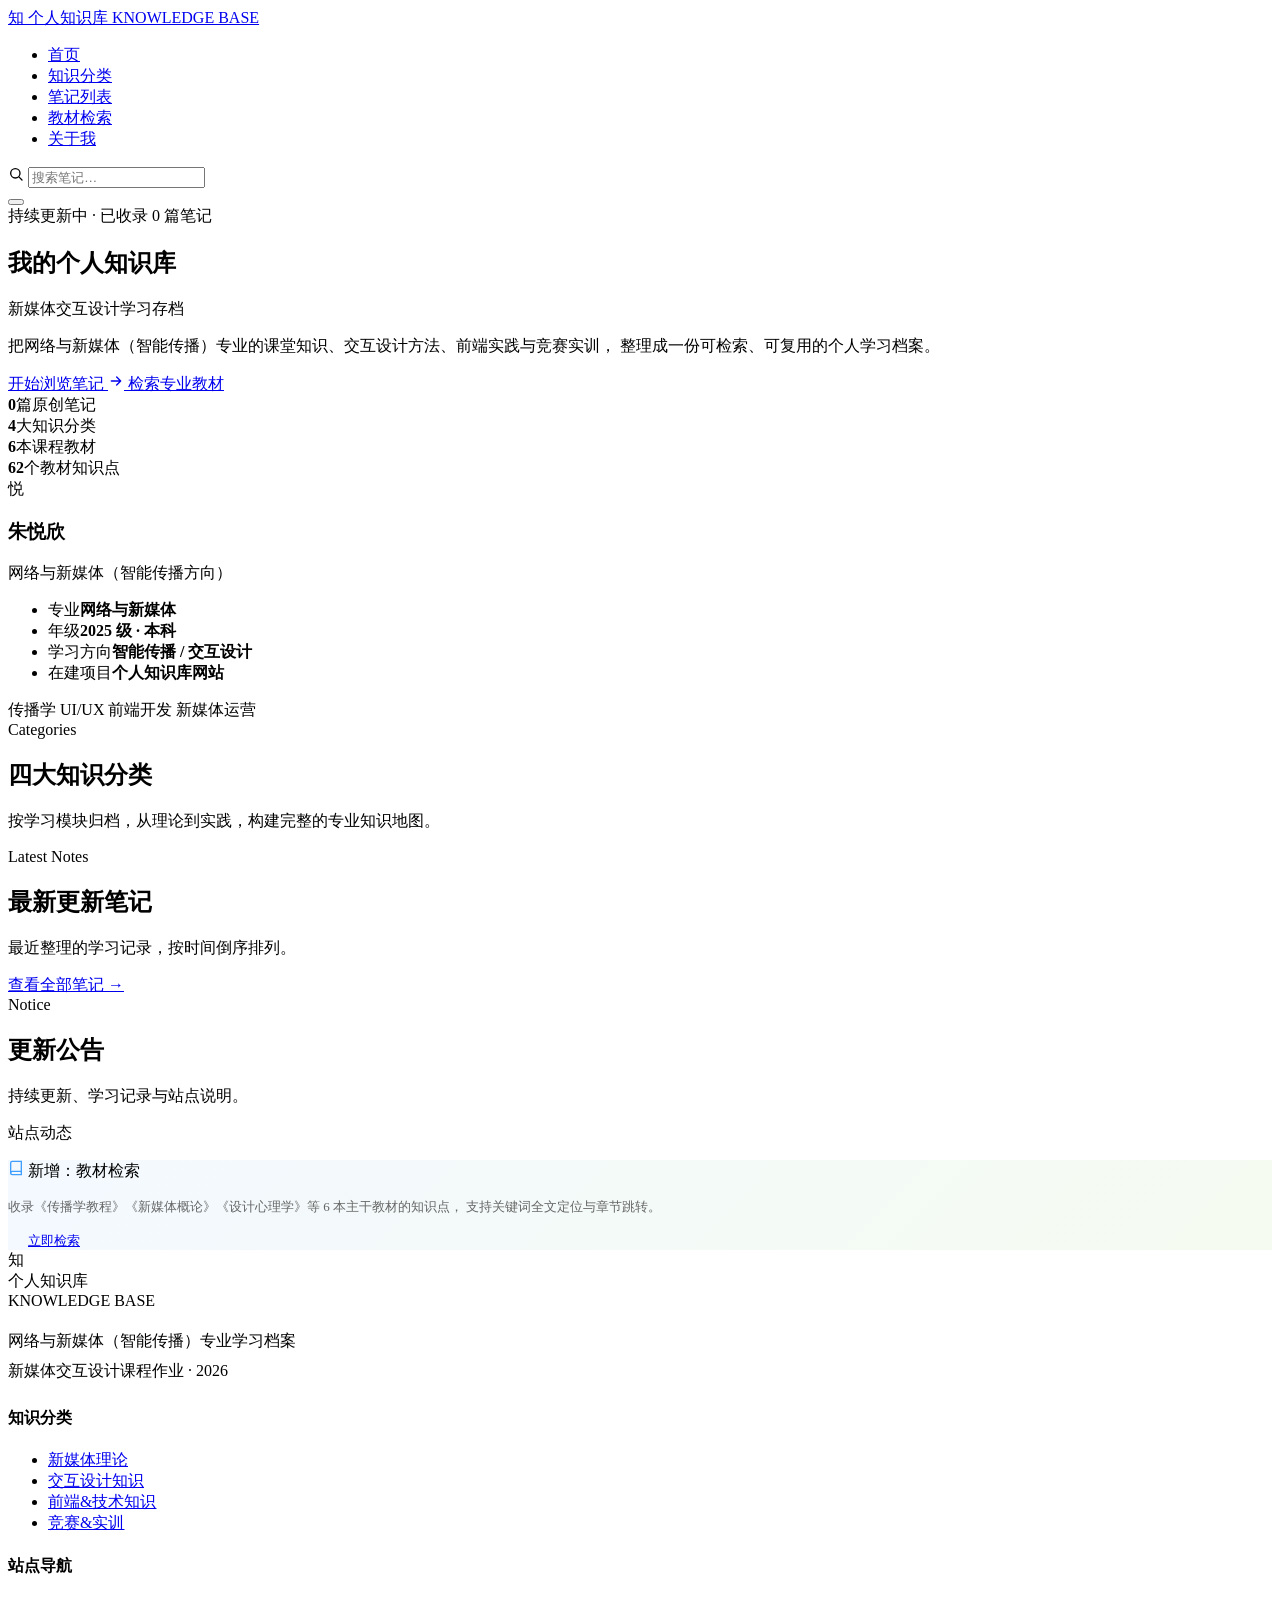
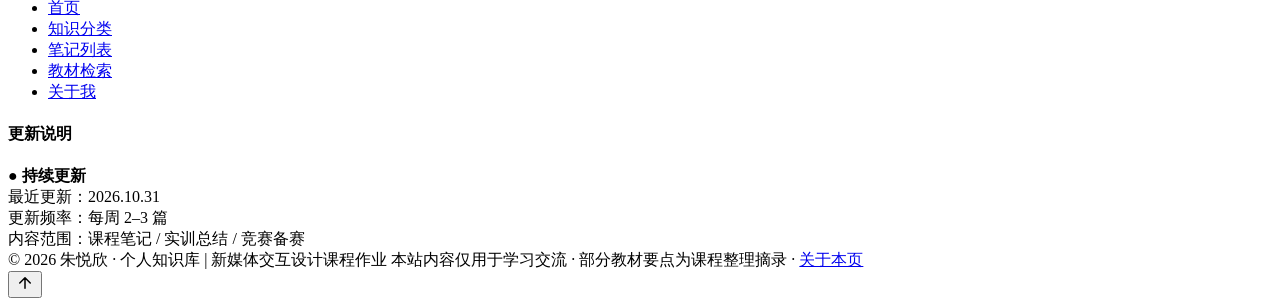
==== index.html @ 0e076c47 "Add files via upload" ====
<!DOCTYPE html>
<html lang="zh-CN">
<head>
<meta charset="UTF-8">
<meta name="viewport" content="width=device-width, initial-scale=1.0">
<meta name="description" content="我的个人知识库 — 网络与新媒体（智能传播）专业学习档案，新媒体交互设计学习存档。">
<title>我的个人知识库 | 新媒体交互设计学习存档</title>
<link rel="stylesheet" href="assets/css/style.css">
<link rel="stylesheet" href="assets/css/pages.css">
</head>
<body>

<!-- ============ 导航 ============ -->
<header class="navbar" data-hero>
  <div class="container">
    <a class="logo" href="index.html">
      <span class="logo-mark">知</span>
      <span>
        <span class="logo-text">个人<span>知识库</span></span>
        <span class="logo-sub">KNOWLEDGE BASE</span>
      </span>
    </a>

    <nav aria-label="主导航">
      <ul class="nav-links" id="navLinks">
        <li><a href="index.html" class="active" aria-current="page">首页</a></li>
        <li><a href="category.html">知识分类</a></li>
        <li><a href="list.html">笔记列表</a></li>
        <li><a href="books.html">教材检索</a></li>
        <li><a href="about.html">关于我</a></li>
      </ul>
    </nav>

    <div class="nav-right">
      <div class="nav-search">
        <svg width="16" height="16" viewBox="0 0 24 24" fill="none" stroke="currentColor" stroke-width="2" stroke-linecap="round"><circle cx="11" cy="11" r="7"/><path d="M21 21l-4.3-4.3"/></svg>
        <input type="search" placeholder="搜索笔记…" aria-label="搜索笔记">
      </div>
      <button class="hamburger" aria-label="打开菜单" aria-expanded="false"><span></span></button>
    </div>
  </div>
</header>

<main>
  <!-- ============ Banner ============ -->
  <section class="hero">
    <div class="container">
      <div class="hero-left">
        <span class="hero-badge"><i></i>持续更新中 · 已收录 <span data-count="all">0</span> 篇笔记</span>
        <h1>我的<span class="grad">个人知识库</span></h1>
        <p class="hero-sub">新媒体交互设计学习存档</p>
        <p class="hero-desc">
          把网络与新媒体（智能传播）专业的课堂知识、交互设计方法、前端实践与竞赛实训，
          整理成一份可检索、可复用的个人学习档案。
        </p>
        <div class="hero-actions">
          <a class="btn btn-primary" href="list.html">开始浏览笔记
            <svg width="16" height="16" viewBox="0 0 24 24" fill="none" stroke="currentColor" stroke-width="2" stroke-linecap="round" stroke-linejoin="round"><path d="M5 12h14M13 6l6 6-6 6"/></svg>
          </a>
          <a class="btn btn-ghost" href="books.html">检索专业教材</a>
        </div>
        <div class="hero-stats">
          <div><strong data-count="all">0</strong><span>篇原创笔记</span></div>
          <div><strong>4</strong><span>大知识分类</span></div>
          <div><strong>6</strong><span>本课程教材</span></div>
          <div><strong>62</strong><span>个教材知识点</span></div>
        </div>
      </div>

      <!-- 个人信息简介 -->
      <aside class="profile-card">
        <div class="profile-top">
          <div class="avatar">悦</div>
          <div>
            <h3>朱悦欣</h3>
            <p>网络与新媒体（智能传播方向）</p>
          </div>
        </div>
        <ul class="profile-list">
          <li><span>专业</span><b>网络与新媒体</b></li>
          <li><span>年级</span><b>2025 级 · 本科</b></li>
          <li><span>学习方向</span><b>智能传播 / 交互设计</b></li>
          <li><span>在建项目</span><b>个人知识库网站</b></li>
        </ul>
        <div class="profile-tags">
          <span class="tag tag-theory">传播学</span>
          <span class="tag tag-ui">UI/UX</span>
          <span class="tag tag-code">前端开发</span>
          <span class="tag tag-match">新媒体运营</span>
        </div>
      </aside>
    </div>
  </section>

  <!-- ============ 分类快捷入口 ============ -->
  <section class="section">
    <div class="container">
      <div class="section-head">
        <span class="eyebrow">Categories</span>
        <h2>四大知识分类</h2>
        <p>按学习模块归档，从理论到实践，构建完整的专业知识地图。</p>
        <div class="line"></div>
      </div>
      <div class="cats-grid" data-cats></div>
    </div>
  </section>

  <!-- ============ 最新更新 + 公告 ============ -->
  <section class="section" style="padding-top:0">
    <div class="container">
      <div class="home-split">
        <div>
          <div class="section-head">
            <span class="eyebrow">Latest Notes</span>
            <h2>最新更新笔记</h2>
            <p>最近整理的学习记录，按时间倒序排列。</p>
            <div class="line"></div>
          </div>
          <div data-latest></div>
          <a class="btn btn-ghost" href="list.html" style="margin-top:8px">查看全部笔记 →</a>
        </div>

        <div>
          <div class="section-head">
            <span class="eyebrow">Notice</span>
            <h2>更新公告</h2>
            <p>持续更新、学习记录与站点说明。</p>
            <div class="line"></div>
          </div>
          <div class="notice-box">
            <div class="notice-head"><i></i>站点动态</div>
            <ul data-notice></ul>
          </div>

          <div class="notice-box" style="margin-top:16px;background:linear-gradient(135deg,#f3f9ff,#f5fbf0);border-color:rgba(64,158,255,.22)">
            <div class="notice-head" style="margin-bottom:8px">
              <svg width="16" height="16" viewBox="0 0 24 24" fill="none" stroke="#409EFF" stroke-width="2" stroke-linecap="round"><path d="M4 19.5A2.5 2.5 0 0 1 6.5 17H20"/><path d="M6.5 2H20v20H6.5A2.5 2.5 0 0 1 4 19.5v-15A2.5 2.5 0 0 1 6.5 2z"/></svg>
              新增：教材检索
            </div>
            <p style="font-size:13px;color:#666;line-height:1.8">
              收录《传播学教程》《新媒体概论》《设计心理学》等 6 本主干教材的知识点，
              支持关键词全文定位与章节跳转。
            </p>
            <a class="btn btn-primary" href="books.html" style="margin-top:14px;height:38px;padding:0 20px;font-size:13px">立即检索</a>
          </div>
        </div>
      </div>
    </div>
  </section>
</main>

<!-- ============ 页脚 ============ -->
<footer class="footer">
  <div class="container">
    <div class="footer-grid">
      <div>
        <div class="footer-brand">
          <span class="logo-mark">知</span>
          <div>
            <div class="logo-text">个人<span>知识库</span></div>
            <div class="logo-sub">KNOWLEDGE BASE</div>
          </div>
        </div>
        <p style="line-height:1.9">网络与新媒体（智能传播）专业学习档案<br>新媒体交互设计课程作业 · 2026</p>
      </div>
      <div>
        <h4>知识分类</h4>
        <ul>
          <li><a href="list.html?cat=theory">新媒体理论</a></li>
          <li><a href="list.html?cat=ui">交互设计知识</a></li>
          <li><a href="list.html?cat=code">前端&技术知识</a></li>
          <li><a href="list.html?cat=match">竞赛&实训</a></li>
        </ul>
      </div>
      <div>
        <h4>站点导航</h4>
        <ul>
          <li><a href="index.html">首页</a></li>
          <li><a href="category.html">知识分类</a></li>
          <li><a href="list.html">笔记列表</a></li>
          <li><a href="books.html">教材检索</a></li>
          <li><a href="about.html">关于我</a></li>
        </ul>
      </div>
      <div>
        <h4>更新说明</h4>
        <div class="footer-note">
          <strong>● 持续更新</strong><br>
          最近更新：2026.10.31<br>
          更新频率：每周 2–3 篇<br>
          内容范围：课程笔记 / 实训总结 / 竞赛备赛
        </div>
      </div>
    </div>
    <div class="footer-bottom">
      <span>© 2026 朱悦欣 · 个人知识库 | 新媒体交互设计课程作业</span>
      <span>本站内容仅用于学习交流 · 部分教材要点为课程整理摘录 · <a href="about.html">关于本页</a></span>
    </div>
  </div>
</footer>

<button class="to-top" aria-label="回到顶部">
  <svg width="18" height="18" viewBox="0 0 24 24" fill="none" stroke="currentColor" stroke-width="2" stroke-linecap="round" stroke-linejoin="round"><path d="M12 19V5M5 12l7-7 7 7"/></svg>
</button>

<script src="assets/js/data.js"></script>
<script src="assets/js/main.js"></script>
</body>
</html>
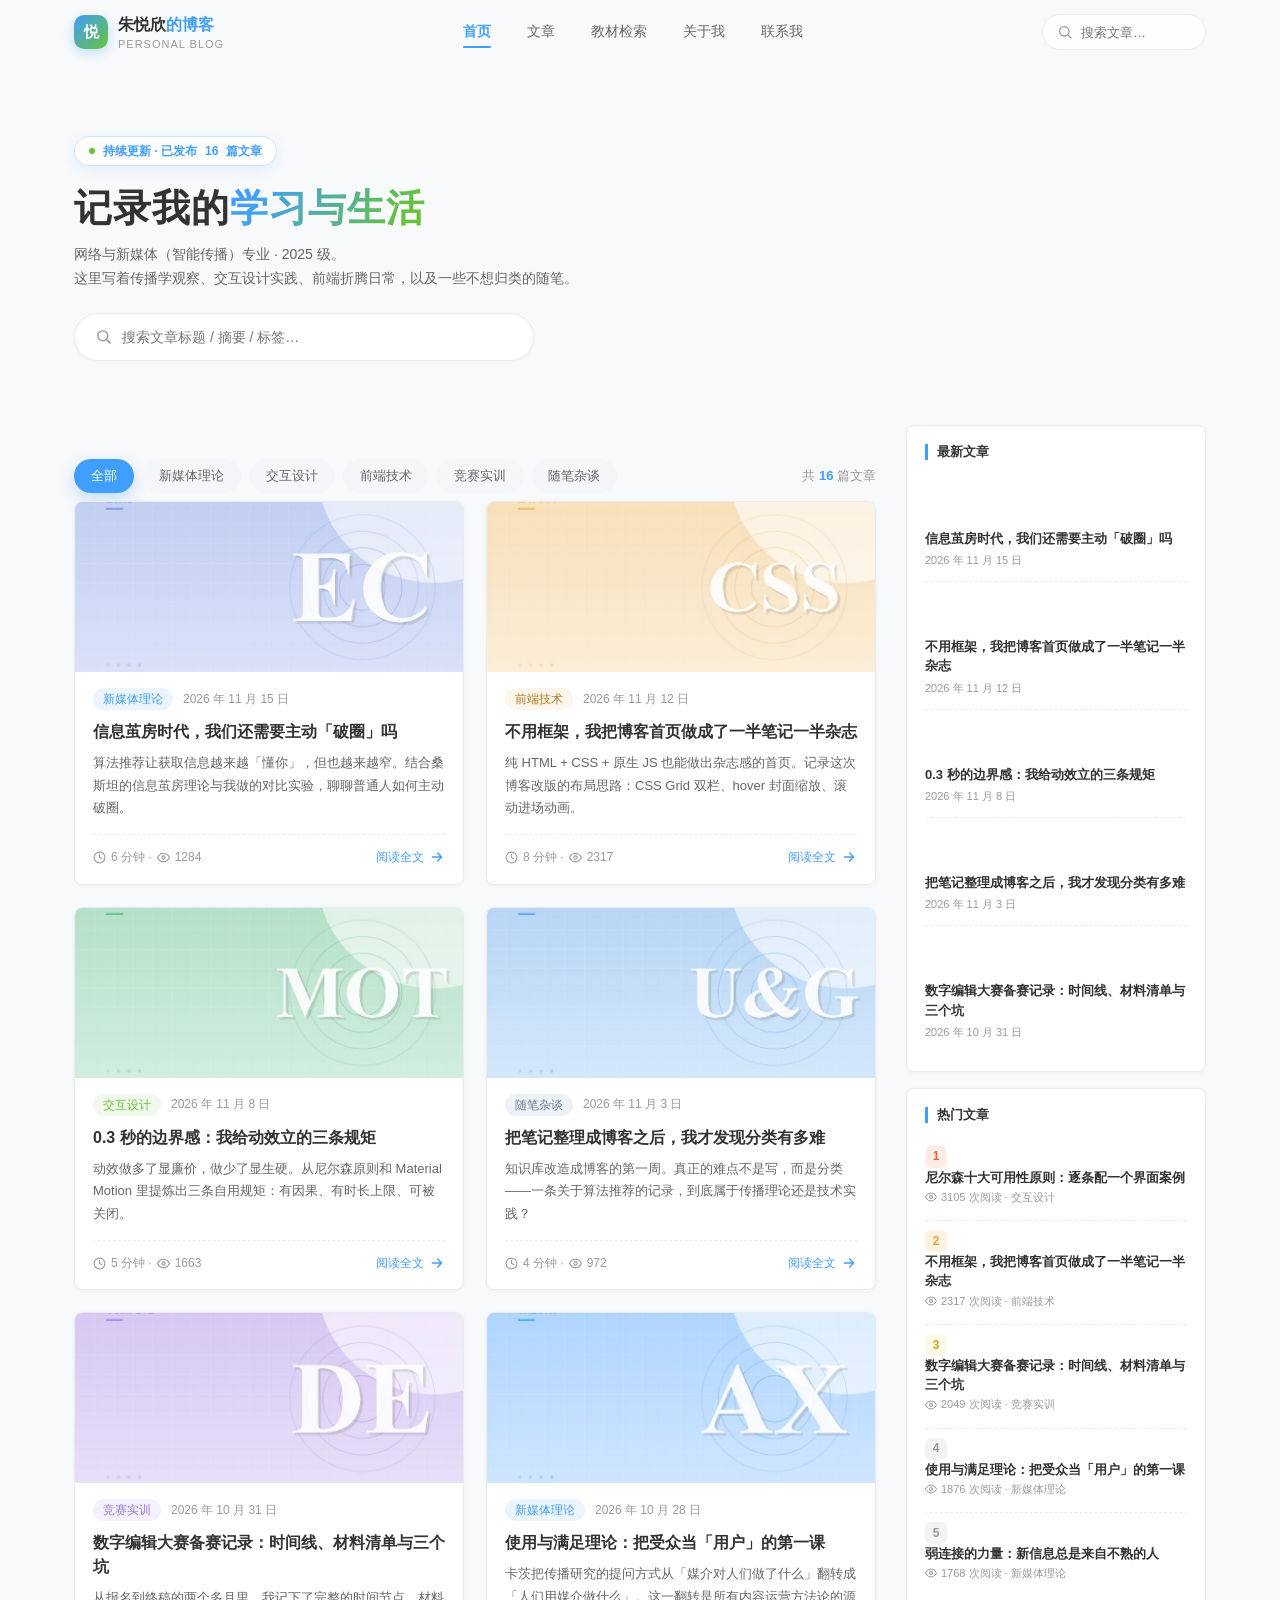
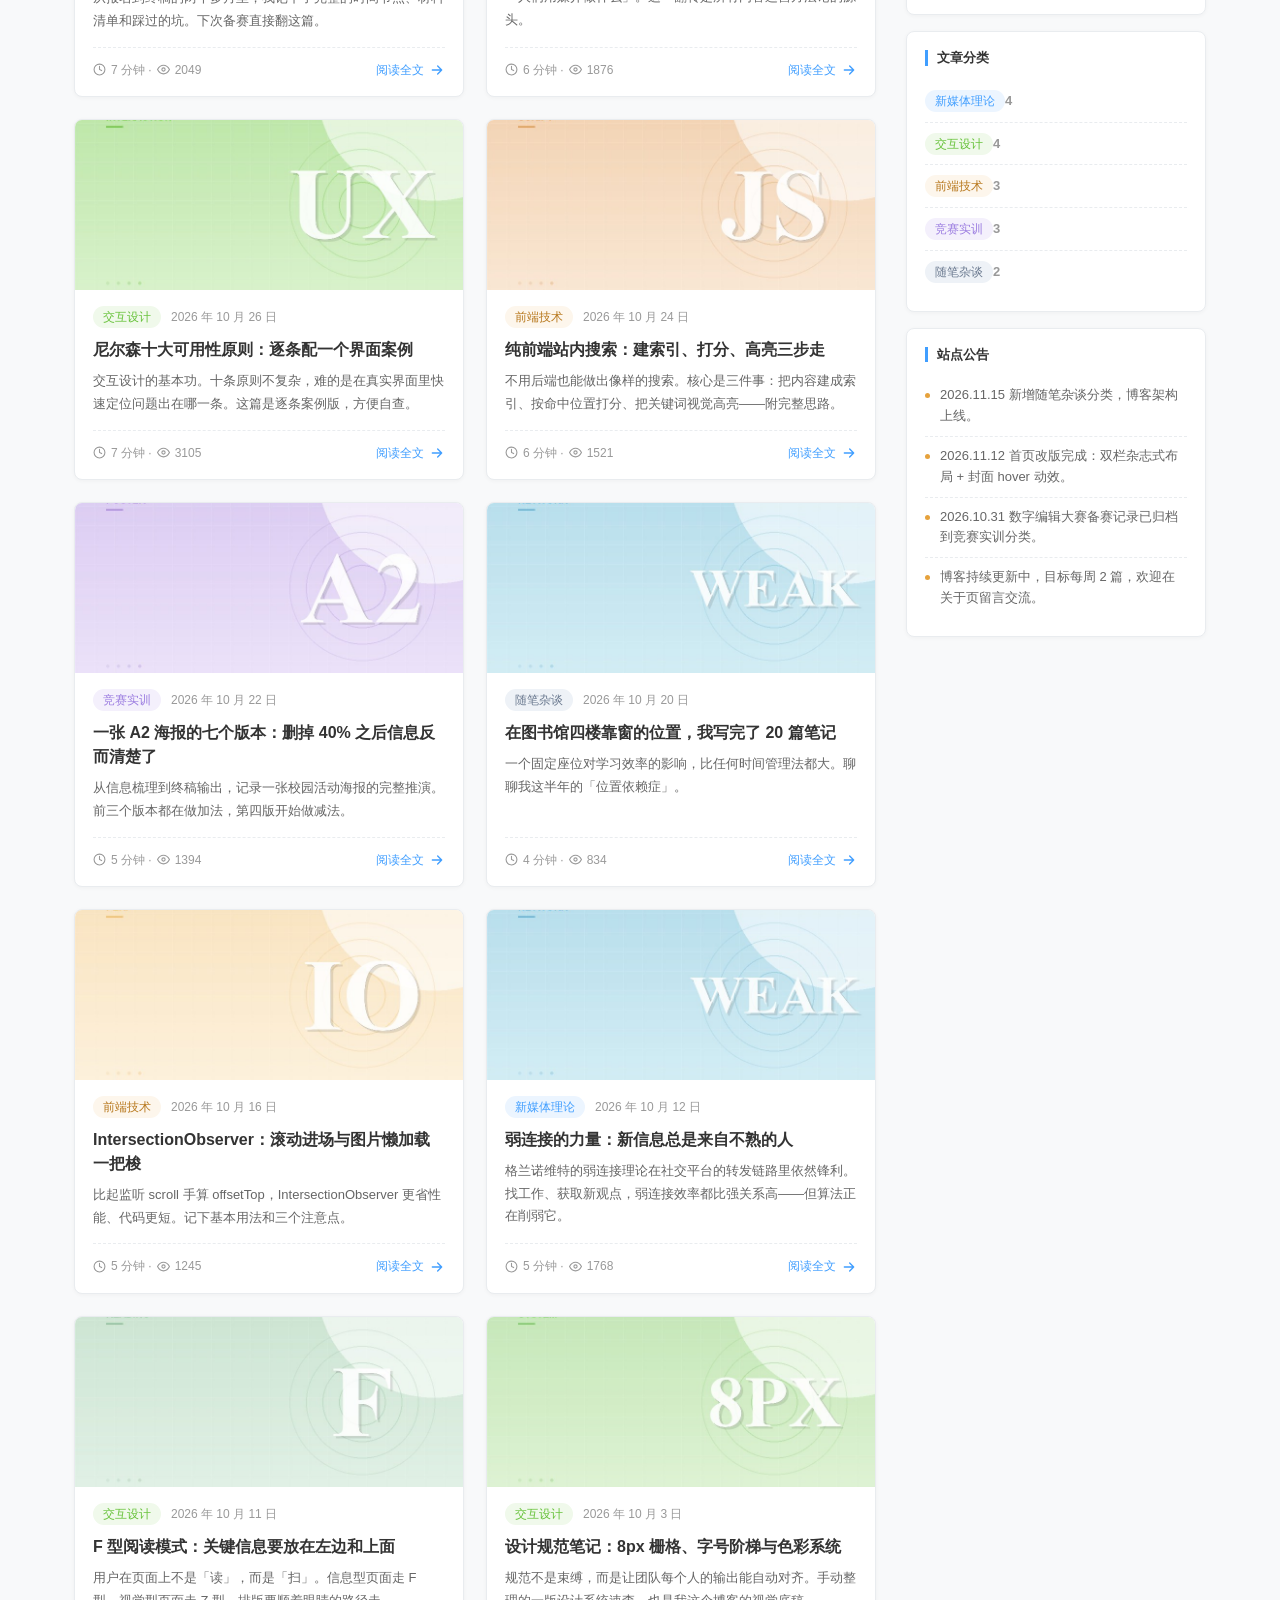
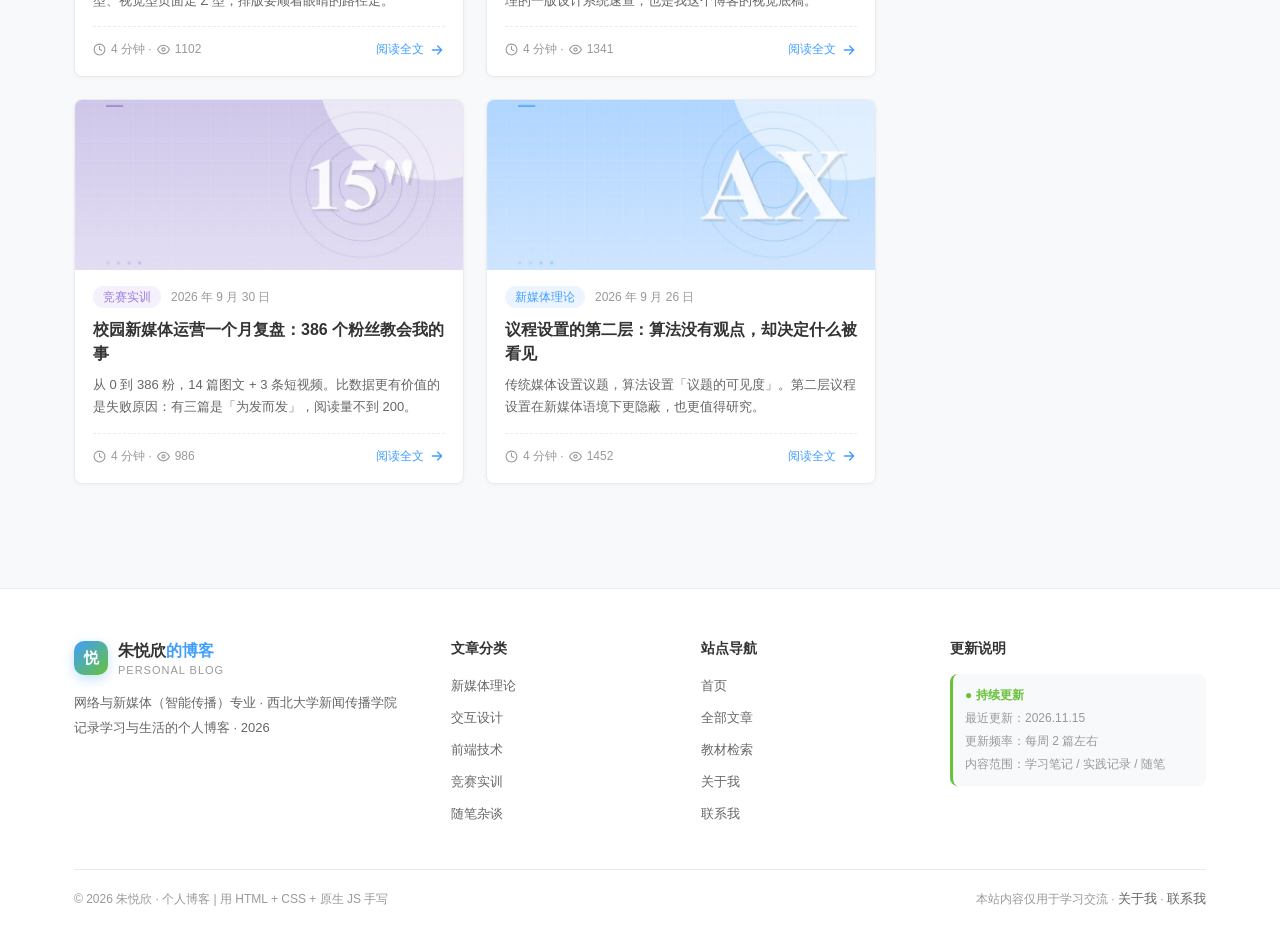
==== commit cf6633b5: "Add files via upload" ====
--- a/index.html
+++ b/index.html
@@ -3,10 +3,11 @@
 <head>
 <meta charset="UTF-8">
 <meta name="viewport" content="width=device-width, initial-scale=1.0">
-<meta name="description" content="我的个人知识库 — 网络与新媒体（智能传播）专业学习档案，新媒体交互设计学习存档。">
-<title>我的个人知识库 | 新媒体交互设计学习存档</title>
+<meta name="description" content="朱悦欣的博客 — 网络与新媒体（智能传播）专业的学习随笔、交互设计实践与前端技术记录。">
+<title>朱悦欣的博客 | 记录学习与生活</title>
 <link rel="stylesheet" href="assets/css/style.css">
 <link rel="stylesheet" href="assets/css/pages.css">
+<link rel="stylesheet" href="assets/css/blog.css">
 </head>
 <body>
 
@@ -14,27 +15,27 @@
 <header class="navbar" data-hero>
   <div class="container">
     <a class="logo" href="index.html">
-      <span class="logo-mark">知</span>
+      <span class="logo-mark">悦</span>
       <span>
-        <span class="logo-text">个人<span>知识库</span></span>
-        <span class="logo-sub">KNOWLEDGE BASE</span>
+        <span class="logo-text">朱悦欣<span>的博客</span></span>
+        <span class="logo-sub">PERSONAL BLOG</span>
       </span>
     </a>
 
     <nav aria-label="主导航">
       <ul class="nav-links" id="navLinks">
         <li><a href="index.html" class="active" aria-current="page">首页</a></li>
-        <li><a href="category.html">知识分类</a></li>
-        <li><a href="list.html">笔记列表</a></li>
+        <li><a href="index.html?cat=all#posts">文章</a></li>
         <li><a href="books.html">教材检索</a></li>
         <li><a href="about.html">关于我</a></li>
+        <li><a href="about.html#contact">联系我</a></li>
       </ul>
     </nav>
 
     <div class="nav-right">
       <div class="nav-search">
         <svg width="16" height="16" viewBox="0 0 24 24" fill="none" stroke="currentColor" stroke-width="2" stroke-linecap="round"><circle cx="11" cy="11" r="7"/><path d="M21 21l-4.3-4.3"/></svg>
-        <input type="search" placeholder="搜索笔记…" aria-label="搜索笔记">
+        <input type="search" placeholder="搜索文章…" aria-label="搜索文章">
       </div>
       <button class="hamburger" aria-label="打开菜单" aria-expanded="false"><span></span></button>
     </div>
@@ -42,108 +43,76 @@
 </header>
 
 <main>
-  <!-- ============ Banner ============ -->
-  <section class="hero">
+  <!-- ============ 博客 Hero ============ -->
+  <section class="blog-hero">
     <div class="container">
-      <div class="hero-left">
-        <span class="hero-badge"><i></i>持续更新中 · 已收录 <span data-count="all">0</span> 篇笔记</span>
-        <h1>我的<span class="grad">个人知识库</span></h1>
-        <p class="hero-sub">新媒体交互设计学习存档</p>
-        <p class="hero-desc">
-          把网络与新媒体（智能传播）专业的课堂知识、交互设计方法、前端实践与竞赛实训，
-          整理成一份可检索、可复用的个人学习档案。
-        </p>
-        <div class="hero-actions">
-          <a class="btn btn-primary" href="list.html">开始浏览笔记
-            <svg width="16" height="16" viewBox="0 0 24 24" fill="none" stroke="currentColor" stroke-width="2" stroke-linecap="round" stroke-linejoin="round"><path d="M5 12h14M13 6l6 6-6 6"/></svg>
-          </a>
-          <a class="btn btn-ghost" href="books.html">检索专业教材</a>
-        </div>
-        <div class="hero-stats">
-          <div><strong data-count="all">0</strong><span>篇原创笔记</span></div>
-          <div><strong>4</strong><span>大知识分类</span></div>
-          <div><strong>6</strong><span>本课程教材</span></div>
-          <div><strong>62</strong><span>个教材知识点</span></div>
-        </div>
+      <span class="hero-badge"><i></i>持续更新 · 已发布 <span data-post-total>0</span> 篇文章</span>
+      <h1 class="section-head" style="margin:18px 0 0">
+        <span style="font-size:38px;font-weight:700;letter-spacing:1px;line-height:1.3;display:block">
+          记录我的<span class="grad">学习与生活</span>
+        </span>
+      </h1>
+      <p style="color:#666;max-width:560px;margin-top:10px">
+        网络与新媒体（智能传播）专业 · 2025 级。<br>
+        这里写着传播学观察、交互设计实践、前端折腾日常，以及一些不想归类的随笔。
+      </p>
+
+      <!-- 文章搜索 -->
+      <div class="blog-search">
+        <svg width="17" height="17" viewBox="0 0 24 24" fill="none" stroke="currentColor" stroke-width="2" stroke-linecap="round"><circle cx="11" cy="11" r="7"/><path d="M21 21l-4.3-4.3"/></svg>
+        <input type="search" placeholder="搜索文章标题 / 摘要 / 标签…" data-blog-search aria-label="搜索文章">
       </div>
-
-      <!-- 个人信息简介 -->
-      <aside class="profile-card">
-        <div class="profile-top">
-          <div class="avatar">悦</div>
-          <div>
-            <h3>朱悦欣</h3>
-            <p>网络与新媒体（智能传播方向）</p>
-          </div>
-        </div>
-        <ul class="profile-list">
-          <li><span>专业</span><b>网络与新媒体</b></li>
-          <li><span>年级</span><b>2025 级 · 本科</b></li>
-          <li><span>学习方向</span><b>智能传播 / 交互设计</b></li>
-          <li><span>在建项目</span><b>个人知识库网站</b></li>
-        </ul>
-        <div class="profile-tags">
-          <span class="tag tag-theory">传播学</span>
-          <span class="tag tag-ui">UI/UX</span>
-          <span class="tag tag-code">前端开发</span>
-          <span class="tag tag-match">新媒体运营</span>
-        </div>
-      </aside>
     </div>
   </section>
 
-  <!-- ============ 分类快捷入口 ============ -->
-  <section class="section">
+  <!-- ============ 文章列表 + 侧边栏 ============ -->
+  <section class="section" style="padding-top:8px" id="posts">
     <div class="container">
-      <div class="section-head">
-        <span class="eyebrow">Categories</span>
-        <h2>四大知识分类</h2>
-        <p>按学习模块归档，从理论到实践，构建完整的专业知识地图。</p>
-        <div class="line"></div>
-      </div>
-      <div class="cats-grid" data-cats></div>
-    </div>
-  </section>
+      <div class="blog-grid">
 
-  <!-- ============ 最新更新 + 公告 ============ -->
-  <section class="section" style="padding-top:0">
-    <div class="container">
-      <div class="home-split">
+        <!-- 左：文章流 -->
         <div>
-          <div class="section-head">
-            <span class="eyebrow">Latest Notes</span>
-            <h2>最新更新笔记</h2>
-            <p>最近整理的学习记录，按时间倒序排列。</p>
-            <div class="line"></div>
+          <div class="blog-toolbar">
+            <div class="filter-chips">
+              <button class="chip active" data-catfilter="all">全部</button>
+              <button class="chip" data-catfilter="theory">新媒体理论</button>
+              <button class="chip" data-catfilter="ui">交互设计</button>
+              <button class="chip" data-catfilter="code">前端技术</button>
+              <button class="chip" data-catfilter="match">竞赛实训</button>
+              <button class="chip" data-catfilter="life">随笔杂谈</button>
+            </div>
+            <span class="blog-count">共 <b data-post-count>0</b> 篇文章</span>
           </div>
-          <div data-latest></div>
-          <a class="btn btn-ghost" href="list.html" style="margin-top:8px">查看全部笔记 →</a>
+
+          <div class="posts-flow" data-posts></div>
+
+          <div class="blog-empty" data-blog-empty style="display:none">
+            <div class="em-icon">📝</div>
+            <h3>没有找到相关文章</h3>
+            <p>换个关键词，或切换上面的分类看看。</p>
+          </div>
         </div>
 
-        <div>
-          <div class="section-head">
-            <span class="eyebrow">Notice</span>
-            <h2>更新公告</h2>
-            <p>持续更新、学习记录与站点说明。</p>
-            <div class="line"></div>
+        <!-- 右：侧边栏 -->
+        <aside class="blog-side">
+          <div class="side-box">
+            <h4>最新文章</h4>
+            <ul data-recent></ul>
           </div>
-          <div class="notice-box">
-            <div class="notice-head"><i></i>站点动态</div>
-            <ul data-notice></ul>
+          <div class="side-box">
+            <h4>热门文章</h4>
+            <ul data-popular></ul>
           </div>
+          <div class="side-box">
+            <h4>文章分类</h4>
+            <ul data-blogcats></ul>
+          </div>
+          <div class="side-box">
+            <h4>站点公告</h4>
+            <ul data-blognotice></ul>
+          </div>
+        </aside>
 
-          <div class="notice-box" style="margin-top:16px;background:linear-gradient(135deg,#f3f9ff,#f5fbf0);border-color:rgba(64,158,255,.22)">
-            <div class="notice-head" style="margin-bottom:8px">
-              <svg width="16" height="16" viewBox="0 0 24 24" fill="none" stroke="#409EFF" stroke-width="2" stroke-linecap="round"><path d="M4 19.5A2.5 2.5 0 0 1 6.5 17H20"/><path d="M6.5 2H20v20H6.5A2.5 2.5 0 0 1 4 19.5v-15A2.5 2.5 0 0 1 6.5 2z"/></svg>
-              新增：教材检索
-            </div>
-            <p style="font-size:13px;color:#666;line-height:1.8">
-              收录《传播学教程》《新媒体概论》《设计心理学》等 6 本主干教材的知识点，
-              支持关键词全文定位与章节跳转。
-            </p>
-            <a class="btn btn-primary" href="books.html" style="margin-top:14px;height:38px;padding:0 20px;font-size:13px">立即检索</a>
-          </div>
-        </div>
       </div>
     </div>
   </section>
@@ -155,46 +124,47 @@
     <div class="footer-grid">
       <div>
         <div class="footer-brand">
-          <span class="logo-mark">知</span>
+          <span class="logo-mark">悦</span>
           <div>
-            <div class="logo-text">个人<span>知识库</span></div>
-            <div class="logo-sub">KNOWLEDGE BASE</div>
+            <div class="logo-text">朱悦欣<span>的博客</span></div>
+            <div class="logo-sub">PERSONAL BLOG</div>
           </div>
         </div>
-        <p style="line-height:1.9">网络与新媒体（智能传播）专业学习档案<br>新媒体交互设计课程作业 · 2026</p>
+        <p style="line-height:1.9">网络与新媒体（智能传播）专业 · 西北大学新闻传播学院<br>记录学习与生活的个人博客 · 2026</p>
       </div>
       <div>
-        <h4>知识分类</h4>
+        <h4>文章分类</h4>
         <ul>
-          <li><a href="list.html?cat=theory">新媒体理论</a></li>
-          <li><a href="list.html?cat=ui">交互设计知识</a></li>
-          <li><a href="list.html?cat=code">前端&技术知识</a></li>
-          <li><a href="list.html?cat=match">竞赛&实训</a></li>
+          <li><a href="index.html?cat=theory">新媒体理论</a></li>
+          <li><a href="index.html?cat=ui">交互设计</a></li>
+          <li><a href="index.html?cat=code">前端技术</a></li>
+          <li><a href="index.html?cat=match">竞赛实训</a></li>
+          <li><a href="index.html?cat=life">随笔杂谈</a></li>
         </ul>
       </div>
       <div>
         <h4>站点导航</h4>
         <ul>
           <li><a href="index.html">首页</a></li>
-          <li><a href="category.html">知识分类</a></li>
-          <li><a href="list.html">笔记列表</a></li>
+          <li><a href="index.html#posts">全部文章</a></li>
           <li><a href="books.html">教材检索</a></li>
           <li><a href="about.html">关于我</a></li>
+          <li><a href="about.html#contact">联系我</a></li>
         </ul>
       </div>
       <div>
         <h4>更新说明</h4>
         <div class="footer-note">
           <strong>● 持续更新</strong><br>
-          最近更新：2026.10.31<br>
-          更新频率：每周 2–3 篇<br>
-          内容范围：课程笔记 / 实训总结 / 竞赛备赛
+          最近更新：2026.11.15<br>
+          更新频率：每周 2 篇左右<br>
+          内容范围：学习笔记 / 实践记录 / 随笔
         </div>
       </div>
     </div>
     <div class="footer-bottom">
-      <span>© 2026 朱悦欣 · 个人知识库 | 新媒体交互设计课程作业</span>
-      <span>本站内容仅用于学习交流 · 部分教材要点为课程整理摘录 · <a href="about.html">关于本页</a></span>
+      <span>© 2026 朱悦欣 · 个人博客 | 用 HTML + CSS + 原生 JS 手写</span>
+      <span>本站内容仅用于学习交流 · <a href="about.html">关于我</a> · <a href="about.html#contact">联系我</a></span>
     </div>
   </div>
 </footer>
@@ -203,7 +173,8 @@
   <svg width="18" height="18" viewBox="0 0 24 24" fill="none" stroke="currentColor" stroke-width="2" stroke-linecap="round" stroke-linejoin="round"><path d="M12 19V5M5 12l7-7 7 7"/></svg>
 </button>
 
-<script src="assets/js/data.js"></script>
+<script src="assets/js/blog-data.js"></script>
+<script src="assets/js/blog.js"></script>
 <script src="assets/js/main.js"></script>
 </body>
 </html>
--- a/assets/css/style.css
+++ b/assets/css/style.css
@@ -0,0 +1,279 @@
+/* ==========================================================
+   我的个人知识库 — 全局样式
+   网络与新媒体（智能传播）专业学习存档
+   配色：主 #409EFF / 辅 #67C23A · #E6A23C / 背景 #f8f9fa
+   ========================================================== */
+
+:root {
+  --primary: #409EFF;
+  --primary-dark: #2b7fd4;
+  --primary-light: #ecf5ff;
+  --green: #67C23A;
+  --green-light: #f0f9eb;
+  --orange: #E6A23C;
+  --orange-light: #fdf6ec;
+  --purple: #9b7ce0;
+  --purple-light: #f4f0fc;
+  --text: #333;
+  --text-sub: #666;
+  --text-light: #999;
+  --bg: #f8f9fa;
+  --white: #fff;
+  --line: #e9ecef;
+  --radius: 8px;
+  --shadow-sm: 0 1px 4px rgba(0, 0, 0, .04);
+  --shadow-md: 0 4px 14px rgba(64, 158, 255, .10);
+  --shadow-lg: 0 12px 32px rgba(64, 158, 255, .18);
+  --ease: .3s cubic-bezier(.25, .8, .35, 1);
+  --nav-h: 64px;
+}
+
+* { margin: 0; padding: 0; box-sizing: border-box; }
+
+html { scroll-behavior: smooth; }
+
+body {
+  font-family: "Microsoft Yahei", "微软雅黑", "PingFang SC", "Helvetica Neue", sans-serif;
+  font-size: 14px;
+  line-height: 1.7;
+  color: var(--text);
+  background: var(--bg);
+  -webkit-font-smoothing: antialiased;
+}
+
+a { color: inherit; text-decoration: none; }
+li { list-style: none; }
+img { max-width: 100%; display: block; }
+button { font-family: inherit; cursor: pointer; border: none; background: none; }
+::selection { background: var(--primary); color: #fff; }
+
+/* 滚动条 */
+::-webkit-scrollbar { width: 8px; height: 8px; }
+::-webkit-scrollbar-track { background: #f1f3f5; }
+::-webkit-scrollbar-thumb { background: #cfd8e3; border-radius: 8px; }
+::-webkit-scrollbar-thumb:hover { background: #b6c3d4; }
+
+/* ---------- 通用布局 ---------- */
+.container { width: 100%; max-width: 1180px; margin: 0 auto; padding: 0 24px; }
+
+.section { padding: 64px 0; }
+.section-head { margin-bottom: 32px; }
+.section-head .eyebrow {
+  font-size: 12px; letter-spacing: 2px; text-transform: uppercase;
+  color: var(--primary); font-weight: 700;
+}
+.section-head h2 {
+  font-size: 24px; font-weight: 700; color: var(--text);
+  margin: 6px 0 8px; letter-spacing: .5px;
+}
+.section-head p { font-size: 14px; color: var(--text-sub); max-width: 640px; }
+.section-head .line {
+  width: 40px; height: 3px; border-radius: 3px;
+  background: linear-gradient(90deg, var(--primary), var(--green));
+  margin-top: 14px;
+}
+
+/* ---------- 导航栏 ---------- */
+.navbar {
+  position: fixed; top: 0; left: 0; right: 0; z-index: 100;
+  height: var(--nav-h);
+  display: flex; align-items: center;
+  background: rgba(255, 255, 255, 0);
+  transition: background var(--ease), box-shadow var(--ease), height var(--ease), backdrop-filter var(--ease);
+}
+.navbar .container { display: flex; align-items: center; justify-content: space-between; }
+
+.navbar.scrolled, .navbar.solid {
+  background: rgba(255, 255, 255, .94);
+  backdrop-filter: saturate(180%) blur(12px);
+  -webkit-backdrop-filter: saturate(180%) blur(12px);
+  box-shadow: 0 1px 12px rgba(0, 0, 0, .06);
+}
+.navbar.scrolled { height: 58px; }
+
+.logo { display: flex; align-items: center; gap: 10px; }
+.logo-mark {
+  width: 34px; height: 34px; border-radius: 10px;
+  background: linear-gradient(135deg, #409EFF, #67C23A);
+  display: grid; place-items: center; color: #fff;
+  font-weight: 700; font-size: 15px; letter-spacing: -.5px;
+  box-shadow: 0 4px 12px rgba(64, 158, 255, .3);
+  transition: transform var(--ease);
+}
+.logo:hover .logo-mark { transform: rotate(-8deg) scale(1.06); }
+.logo-text { font-size: 16px; font-weight: 700; color: var(--text); }
+.logo-text span { color: var(--primary); }
+.logo-sub { font-size: 11px; color: var(--text-light); letter-spacing: 1px; display: block; margin-top: -3px; }
+
+/* 导航链接 + 悬浮下划线动效 */
+.nav-links { display: flex; align-items: center; gap: 4px; }
+.nav-links > li > a {
+  position: relative; display: block;
+  padding: 8px 16px; font-size: 14px; color: var(--text-sub);
+  border-radius: 6px; transition: color var(--ease), background var(--ease);
+}
+.nav-links > li > a::after {
+  content: ""; position: absolute; left: 16px; right: 16px; bottom: 4px;
+  height: 2px; border-radius: 2px; background: var(--primary);
+  transform: scaleX(0); transform-origin: left; transition: transform var(--ease);
+}
+.nav-links > li > a:hover { color: var(--primary); background: var(--primary-light); }
+.nav-links > li > a:hover::after { transform: scaleX(1); }
+.nav-links > li > a.active { color: var(--primary); font-weight: 700; }
+.nav-links > li > a.active::after { transform: scaleX(1); }
+
+.nav-right { display: flex; align-items: center; gap: 14px; }
+.nav-search {
+  display: flex; align-items: center; gap: 8px;
+  height: 36px; padding: 0 14px; border-radius: 18px;
+  background: rgba(255, 255, 255, .7); border: 1px solid var(--line);
+  transition: all var(--ease);
+}
+.nav-search:focus-within {
+  border-color: var(--primary); background: #fff;
+  box-shadow: 0 0 0 3px rgba(64, 158, 255, .12); width: 240px;
+}
+.nav-search input {
+  border: none; outline: none; background: none; font-size: 13px;
+  color: var(--text); width: 110px; transition: width var(--ease);
+}
+.nav-search:focus-within input { width: 180px; }
+.nav-search svg { flex: none; color: var(--text-light); }
+
+/* 汉堡按钮 */
+.hamburger {
+  display: none; width: 40px; height: 40px; border-radius: 8px;
+  place-items: center; transition: background var(--ease);
+}
+.hamburger:hover { background: var(--primary-light); }
+.hamburger span {
+  display: block; width: 20px; height: 2px; background: var(--text);
+  border-radius: 2px; position: relative; transition: all var(--ease);
+}
+.hamburger span::before, .hamburger span::after {
+  content: ""; position: absolute; left: 0; width: 20px; height: 2px;
+  background: var(--text); border-radius: 2px; transition: all var(--ease);
+}
+.hamburger span::before { top: -6px; }
+.hamburger span::after { top: 6px; }
+.hamburger.open span { background: transparent; }
+.hamburger.open span::before { top: 0; transform: rotate(45deg); }
+.hamburger.open span::after { top: 0; transform: rotate(-45deg); }
+
+/* ---------- 按钮 ---------- */
+.btn {
+  display: inline-flex; align-items: center; gap: 8px;
+  height: 42px; padding: 0 24px; border-radius: var(--radius);
+  font-size: 14px; font-weight: 500;
+  transition: all var(--ease); user-select: none;
+}
+.btn-primary { background: var(--primary); color: #fff; box-shadow: 0 6px 18px rgba(64, 158, 255, .28); }
+.btn-primary:hover { background: var(--primary-dark); transform: translateY(-2px); box-shadow: 0 10px 24px rgba(64, 158, 255, .36); }
+.btn-ghost { background: rgba(255, 255, 255, .85); color: var(--primary); border: 1px solid rgba(64, 158, 255, .35); }
+.btn-ghost:hover { background: #fff; border-color: var(--primary); transform: translateY(-2px); box-shadow: var(--shadow-md); }
+/* 点击反馈：按下缩小 */
+.btn:active { transform: scale(.95) !important; box-shadow: 0 2px 8px rgba(64, 158, 255, .2); }
+
+/* ---------- 标签 ---------- */
+.tag {
+  display: inline-block; padding: 2px 10px; border-radius: 20px;
+  font-size: 12px; line-height: 18px; white-space: nowrap;
+  transition: all var(--ease);
+}
+.tag-theory { background: var(--primary-light); color: var(--primary); }
+.tag-ui { background: var(--green-light); color: var(--green); }
+.tag-code { background: var(--orange-light); color: #b8791f; }
+.tag-match { background: var(--purple-light); color: var(--purple); }
+.tag-plain { background: #f1f3f5; color: var(--text-sub); }
+.tag:hover { transform: translateY(-2px); box-shadow: 0 4px 10px rgba(0, 0, 0, .08); }
+
+/* ---------- 卡片 hover 通用 ---------- */
+.hover-card {
+  background: var(--white); border-radius: var(--radius);
+  border: 1px solid var(--line); box-shadow: var(--shadow-sm);
+  transition: transform var(--ease), box-shadow var(--ease), border-color var(--ease);
+}
+.hover-card:hover {
+  transform: translateY(-8px) scale(1.03);
+  box-shadow: var(--shadow-lg); border-color: rgba(64, 158, 255, .35);
+}
+
+/* ---------- 页脚 ---------- */
+.footer {
+  margin-top: 40px; background: #fff; border-top: 1px solid var(--line);
+  padding: 48px 0 0;
+}
+.footer-grid {
+  display: grid; grid-template-columns: 1.6fr 1fr 1fr 1.2fr;
+  gap: 36px; padding-bottom: 36px;
+}
+.footer h4 { font-size: 14px; font-weight: 700; margin-bottom: 14px; color: var(--text); }
+.footer p, .footer a { font-size: 13px; color: var(--text-sub); }
+.footer li { margin-bottom: 8px; }
+.footer a { transition: color var(--ease), padding-left var(--ease); display: inline-block; }
+.footer a:hover { color: var(--primary); padding-left: 4px; }
+.footer-brand { display: flex; align-items: center; gap: 10px; margin-bottom: 12px; }
+.footer-note {
+  font-size: 12px; color: var(--text-light); line-height: 1.9;
+  background: var(--bg); border-radius: var(--radius); padding: 10px 12px;
+  border-left: 3px solid var(--green);
+}
+.footer-note strong { color: var(--green); font-weight: 600; }
+.footer-bottom {
+  border-top: 1px solid var(--line); padding: 18px 0;
+  display: flex; justify-content: space-between; align-items: center;
+  flex-wrap: wrap; gap: 8px; font-size: 12px; color: var(--text-light);
+}
+.footer-bottom a:hover { color: var(--primary); }
+
+/* ---------- 回到顶部 ---------- */
+.to-top {
+  position: fixed; right: 26px; bottom: 26px; z-index: 90;
+  width: 44px; height: 44px; border-radius: 50%;
+  background: #fff; color: var(--primary);
+  display: grid; place-items: center;
+  box-shadow: 0 6px 20px rgba(0, 0, 0, .12);
+  opacity: 0; visibility: hidden; transform: translateY(14px) scale(.9);
+  transition: all var(--ease);
+}
+.to-top.show { opacity: 1; visibility: visible; transform: none; }
+.to-top:hover { background: var(--primary); color: #fff; transform: translateY(-4px); }
+.to-top:active { transform: scale(.9); }
+
+/* ---------- 进场动画 ---------- */
+.reveal {
+  opacity: 0; transform: translateY(26px);
+  transition: opacity .6s ease, transform .6s cubic-bezier(.2, .8, .3, 1);
+}
+.reveal.in { opacity: 1; transform: none; }
+
+/* ---------- 响应式 ---------- */
+@media (max-width: 900px) {
+  .footer-grid { grid-template-columns: 1fr 1fr; }
+}
+@media (max-width: 768px) {
+  :root { --nav-h: 58px; }
+  .container { padding: 0 18px; }
+  .section { padding: 44px 0; }
+  .section-head h2 { font-size: 20px; }
+  .hamburger { display: grid; }
+  .nav-search { display: none; }
+
+  .nav-links {
+    position: fixed; top: var(--nav-h); left: 0; right: 0;
+    flex-direction: column; align-items: stretch; gap: 0;
+    background: #fff; padding: 8px 14px 18px;
+    border-bottom: 1px solid var(--line);
+    box-shadow: 0 16px 30px rgba(0, 0, 0, .08);
+    max-height: 0; overflow: hidden; opacity: 0;
+    transition: max-height var(--ease), opacity var(--ease), padding var(--ease);
+  }
+  .nav-links.open { max-height: 340px; opacity: 1; padding: 8px 14px 18px; }
+  .nav-links > li > a { padding: 13px 12px; border-radius: var(--radius); }
+  .nav-links > li > a::after { display: none; }
+  .nav-links > li > a.active { background: var(--primary-light); }
+
+  .navbar { background: rgba(255, 255, 255, .96); box-shadow: var(--shadow-sm); }
+  .footer-grid { grid-template-columns: 1fr; gap: 26px; }
+  .footer-bottom { flex-direction: column; text-align: center; }
+}
--- a/assets/css/pages.css
+++ b/assets/css/pages.css
@@ -0,0 +1,564 @@
+/* ==========================================================
+   页面级样式：首页 / 分类 / 列表 / 详情 / 教材检索 / 关于 / 404
+   ========================================================== */
+
+/* ---------- 页面头部（内页通用） ---------- */
+.page-hero {
+  padding: calc(var(--nav-h) + 56px) 0 48px;
+  background:
+    radial-gradient(900px 320px at 88% -8%, rgba(103, 194, 58, .10), transparent 65%),
+    radial-gradient(700px 300px at 8% 0%, rgba(64, 158, 255, .14), transparent 60%),
+    #fff;
+  border-bottom: 1px solid var(--line);
+}
+.page-hero h1 { font-size: 28px; font-weight: 700; letter-spacing: .5px; }
+.page-hero .eyebrow { font-size: 12px; letter-spacing: 3px; color: var(--primary); font-weight: 700; text-transform: uppercase; }
+.page-hero p { color: var(--text-sub); margin-top: 10px; max-width: 660px; }
+.breadcrumb { font-size: 12px; color: var(--text-light); margin-bottom: 16px; display: flex; gap: 8px; flex-wrap: wrap; }
+.breadcrumb a:hover { color: var(--primary); }
+.breadcrumb em { font-style: normal; color: var(--text-sub); }
+
+/* ==========================================================
+   首页
+   ========================================================== */
+.hero {
+  position: relative; overflow: hidden;
+  padding: calc(var(--nav-h) + 84px) 0 96px;
+  background:
+    radial-gradient(760px 420px at 82% -10%, rgba(64, 158, 255, .18), transparent 62%),
+    radial-gradient(620px 380px at 5% 12%, rgba(103, 194, 58, .14), transparent 58%),
+    linear-gradient(180deg, #fff 0%, #f8f9fa 100%);
+}
+.hero::after {
+  content: ""; position: absolute; inset: 0;
+  background-image: linear-gradient(rgba(64, 158, 255, .06) 1px, transparent 1px),
+    linear-gradient(90deg, rgba(64, 158, 255, .06) 1px, transparent 1px);
+  background-size: 44px 44px;
+  mask-image: radial-gradient(circle at 50% 30%, #000 0%, transparent 72%);
+  -webkit-mask-image: radial-gradient(circle at 50% 30%, #000 0%, transparent 72%);
+  pointer-events: none;
+}
+.hero .container { position: relative; z-index: 2; display: grid; grid-template-columns: 1.25fr .95fr; gap: 56px; align-items: center; }
+
+.hero-badge {
+  display: inline-flex; align-items: center; gap: 8px;
+  height: 30px; padding: 0 14px; border-radius: 20px;
+  background: rgba(255, 255, 255, .8); border: 1px solid rgba(64, 158, 255, .25);
+  font-size: 12px; color: var(--primary); font-weight: 600;
+  box-shadow: 0 4px 14px rgba(64, 158, 255, .12);
+}
+.hero-badge i {
+  width: 6px; height: 6px; border-radius: 50%; background: var(--green);
+  box-shadow: 0 0 0 0 rgba(103, 194, 58, .6); animation: pulse 2s infinite;
+}
+@keyframes pulse {
+  0% { box-shadow: 0 0 0 0 rgba(103, 194, 58, .55); }
+  70% { box-shadow: 0 0 0 8px rgba(103, 194, 58, 0); }
+  100% { box-shadow: 0 0 0 0 rgba(103, 194, 58, 0); }
+}
+
+.hero h1 {
+  font-size: 44px; line-height: 1.22; font-weight: 700; letter-spacing: 1px;
+  margin: 20px 0 6px;
+}
+.hero h1 .grad {
+  background: linear-gradient(120deg, #409EFF 10%, #67C23A 90%);
+  -webkit-background-clip: text; background-clip: text; color: transparent;
+}
+.hero-sub { font-size: 16px; color: var(--text-sub); margin-bottom: 10px; letter-spacing: .5px; }
+.hero-desc { font-size: 14px; color: var(--text-sub); max-width: 520px; margin-bottom: 28px; }
+.hero-actions { display: flex; gap: 12px; flex-wrap: wrap; margin-bottom: 34px; }
+
+.hero-stats { display: flex; gap: 34px; flex-wrap: wrap; }
+.hero-stats div strong { display: block; font-size: 24px; font-weight: 700; color: var(--primary); line-height: 1.2; }
+.hero-stats div span { font-size: 12px; color: var(--text-light); }
+
+/* 个人信息卡 */
+.profile-card {
+  background: rgba(255, 255, 255, .82);
+  backdrop-filter: blur(10px); -webkit-backdrop-filter: blur(10px);
+  border: 1px solid rgba(255, 255, 255, .9);
+  border-radius: 14px; padding: 26px;
+  box-shadow: 0 18px 50px rgba(64, 158, 255, .14);
+  transition: transform var(--ease), box-shadow var(--ease);
+}
+.profile-card:hover { transform: translateY(-6px); box-shadow: 0 26px 60px rgba(64, 158, 255, .2); }
+.profile-top { display: flex; align-items: center; gap: 14px; padding-bottom: 18px; border-bottom: 1px dashed var(--line); }
+.avatar {
+  width: 56px; height: 56px; border-radius: 16px; flex: none;
+  background: linear-gradient(135deg, #409EFF, #67C23A);
+  color: #fff; display: grid; place-items: center; font-size: 20px; font-weight: 700;
+  box-shadow: 0 8px 20px rgba(64, 158, 255, .28);
+}
+.profile-top h3 { font-size: 18px; font-weight: 700; }
+.profile-top p { font-size: 12px; color: var(--text-light); }
+.profile-list { padding-top: 14px; }
+.profile-list li {
+  display: flex; justify-content: space-between; align-items: baseline; gap: 10px;
+  font-size: 13px; padding: 7px 0; color: var(--text-sub);
+}
+.profile-list li b { color: var(--text); font-weight: 600; }
+.profile-tags { display: flex; flex-wrap: wrap; gap: 6px; margin-top: 14px; }
+
+/* 分类卡片 */
+.cats-grid { display: grid; grid-template-columns: repeat(4, 1fr); gap: 22px; }
+.cat-card {
+  position: relative; padding: 26px 22px 22px; overflow: hidden;
+  display: flex; flex-direction: column;
+}
+.cat-card h3 { font-size: 17px; font-weight: 700; margin: 14px 0 6px; }
+.cat-card p { font-size: 13px; color: var(--text-sub); line-height: 1.7; flex: 1; min-height: 66px; }
+.cat-icon {
+  width: 44px; height: 44px; border-radius: 12px;
+  display: grid; place-items: center;
+  transition: transform var(--ease), border-radius var(--ease);
+}
+.cat-card:hover .cat-icon { transform: rotate(-6deg) scale(1.08); border-radius: 14px; }
+.cat-theory { background: var(--primary-light); color: var(--primary); }
+.cat-ui { background: var(--green-light); color: var(--green); }
+.cat-code { background: var(--orange-light); color: var(--orange); }
+.cat-match { background: var(--purple-light); color: var(--purple); }
+
+.cat-foot { display: flex; align-items: center; justify-content: space-between; margin-top: 16px; }
+.cat-count { font-size: 12px; color: var(--text-light); }
+.cat-go { color: var(--primary); opacity: 0; transform: translateX(-6px); transition: all var(--ease); }
+.cat-card:hover .cat-go { opacity: 1; transform: none; }
+.cat-bar { position: absolute; left: 0; top: 0; height: 3px; width: 100%; transform: scaleX(0); transform-origin: left; transition: transform var(--ease); }
+.cat-card:hover .cat-bar { transform: scaleX(1); }
+.cat-bar-theory { background: var(--primary); }
+.cat-bar-ui { background: var(--green); }
+.cat-bar-code { background: var(--orange); }
+.cat-bar-match { background: var(--purple); }
+
+/* 首页两栏 */
+.home-split { display: grid; grid-template-columns: 1.55fr 1fr; gap: 32px; align-items: start; }
+
+.latest-item {
+  display: flex; gap: 18px; align-items: flex-start;
+  background: #fff; border: 1px solid var(--line); border-radius: var(--radius);
+  padding: 18px; margin-bottom: 14px;
+  transition: all var(--ease);
+}
+.latest-item:hover {
+  transform: translateX(6px);
+  border-color: rgba(64, 158, 255, .35);
+  box-shadow: 0 10px 26px rgba(64, 158, 255, .12);
+}
+.latest-date {
+  flex: none; width: 58px; text-align: center; padding: 8px 0;
+  background: var(--primary-light); border-radius: var(--radius); color: var(--primary);
+}
+.latest-date strong { display: block; font-size: 22px; line-height: 1.1; }
+.latest-date span { font-size: 11px; letter-spacing: .5px; opacity: .8; }
+.latest-main h4 { font-size: 15px; font-weight: 700; margin-bottom: 4px; transition: color var(--ease); }
+.latest-item:hover h4 { color: var(--primary); }
+.latest-main p { font-size: 13px; color: var(--text-sub); margin-bottom: 10px; display: -webkit-box; -webkit-line-clamp: 2; -webkit-box-orient: vertical; overflow: hidden; }
+.note-meta { display: flex; align-items: center; gap: 8px; flex-wrap: wrap; font-size: 12px; color: var(--text-light); }
+.latest-arrow { color: var(--text-light); align-self: center; opacity: 0; transition: all var(--ease); }
+.latest-item:hover .latest-arrow { opacity: 1; color: var(--primary); transform: translateX(3px); }
+
+/* 公告 */
+.notice-box { background: #fff; border: 1px solid var(--line); border-radius: var(--radius); padding: 22px; box-shadow: var(--shadow-sm); }
+.notice-head { display: flex; align-items: center; gap: 8px; font-size: 14px; font-weight: 700; margin-bottom: 14px; }
+.notice-head i { width: 8px; height: 8px; border-radius: 50%; background: var(--green); animation: pulse 2s infinite; }
+.notice-item {
+  display: flex; gap: 10px; font-size: 13px; color: var(--text-sub);
+  padding: 10px 0; border-bottom: 1px dashed var(--line); line-height: 1.6;
+  transition: color var(--ease);
+}
+.notice-item:last-child { border-bottom: none; }
+.notice-item:hover { color: var(--primary); }
+.notice-dot { width: 5px; height: 5px; border-radius: 50%; background: var(--orange); margin-top: 8px; flex: none; }
+
+/* ==========================================================
+   分类页
+   ========================================================== */
+.cat-block {
+  background: #fff; border: 1px solid var(--line); border-radius: 12px;
+  padding: 28px; margin-bottom: 24px;
+  transition: box-shadow var(--ease), border-color var(--ease);
+}
+.cat-block:hover { box-shadow: 0 14px 40px rgba(64, 158, 255, .10); border-color: rgba(64, 158, 255, .22); }
+.cat-block-head { display: flex; align-items: center; gap: 16px; padding-bottom: 18px; border-bottom: 1px solid var(--line); flex-wrap: wrap; }
+.cat-block-title { flex: 1; min-width: 200px; }
+.cat-block-title h2 { font-size: 20px; font-weight: 700; display: flex; align-items: center; gap: 10px; }
+.cat-en { font-size: 12px; font-weight: 400; color: var(--text-light); letter-spacing: 1px; text-transform: uppercase; }
+.cat-block-title p { font-size: 13px; color: var(--text-sub); margin-top: 4px; }
+.cat-block-link {
+  display: inline-flex; align-items: center; gap: 6px; font-size: 13px;
+  color: var(--primary); padding: 8px 14px; border-radius: 20px;
+  background: var(--primary-light); transition: all var(--ease);
+}
+.cat-block-link:hover { background: var(--primary); color: #fff; gap: 10px; }
+
+.cat-note-list li a {
+  display: flex; align-items: center; gap: 12px;
+  padding: 13px 10px; border-radius: var(--radius);
+  border-bottom: 1px dashed var(--line);
+  transition: all var(--ease);
+}
+.cat-note-list li:last-child a { border-bottom: none; }
+.cat-note-list li a:hover { background: #f8fbff; padding-left: 16px; }
+.cnl-dot { width: 6px; height: 6px; border-radius: 50%; flex: none; }
+.cat-dot-theory { background: var(--primary); }
+.cat-dot-ui { background: var(--green); }
+.cat-dot-code { background: var(--orange); }
+.cat-dot-match { background: var(--purple); }
+.cnl-title { flex: 1; font-size: 14px; transition: color var(--ease); }
+.cat-note-list li a:hover .cnl-title { color: var(--primary); }
+.cat-note-list time { font-size: 12px; color: var(--text-light); flex: none; }
+
+.cat-progress {
+  margin-top: 16px; height: 6px; border-radius: 6px; background: #f1f3f5;
+  position: relative;
+}
+.cat-progress-inner { display: block; height: 100%; border-radius: 6px; transition: width 1s cubic-bezier(.2, .8, .3, 1); }
+.cat-progress em { position: absolute; right: 0; top: -22px; font-size: 11px; color: var(--text-light); font-style: normal; }
+
+/* ==========================================================
+   列表页
+   ========================================================== */
+.list-toolbar {
+  display: flex; gap: 14px; align-items: center; justify-content: space-between;
+  flex-wrap: wrap; margin-bottom: 24px;
+  background: #fff; border: 1px solid var(--line); border-radius: 12px;
+  padding: 14px 16px; box-shadow: var(--shadow-sm);
+  position: sticky; top: calc(var(--nav-h) + 8px); z-index: 20;
+}
+.filter-chips { display: flex; gap: 8px; flex-wrap: wrap; }
+.chip {
+  padding: 7px 16px; border-radius: 18px; font-size: 13px; color: var(--text-sub);
+  background: #f4f6f9; border: 1px solid transparent;
+  transition: all var(--ease);
+}
+.chip:hover { background: var(--primary-light); color: var(--primary); transform: translateY(-2px); }
+.chip:active { transform: scale(.94); }
+.chip.active { background: var(--primary); color: #fff; box-shadow: 0 6px 16px rgba(64, 158, 255, .3); }
+
+.search-box {
+  display: flex; align-items: center; gap: 8px;
+  height: 40px; padding: 0 14px; border-radius: 20px;
+  border: 1px solid var(--line); background: #f8f9fa;
+  transition: all var(--ease); min-width: 260px;
+}
+.search-box:focus-within { background: #fff; border-color: var(--primary); box-shadow: 0 0 0 3px rgba(64, 158, 255, .12); }
+.search-box input { border: none; outline: none; background: none; flex: 1; font-size: 13px; font-family: inherit; }
+.search-clear {
+  width: 20px; height: 20px; border-radius: 50%; display: grid; place-items: center;
+  background: #e4e9f0; color: #7a8699; font-size: 12px; transition: all var(--ease);
+}
+.search-clear:hover { background: var(--primary); color: #fff; }
+.select-sort {
+  height: 40px; border-radius: 20px; border: 1px solid var(--line);
+  padding: 0 14px; font-size: 13px; font-family: inherit; color: var(--text-sub);
+  background: #f8f9fa; outline: none; cursor: pointer; transition: all var(--ease);
+}
+.select-sort:focus { border-color: var(--primary); background: #fff; }
+
+.list-info { font-size: 13px; color: var(--text-light); margin-bottom: 18px; }
+.list-info b { color: var(--primary); font-weight: 700; }
+
+.notes-grid { display: grid; grid-template-columns: repeat(3, 1fr); gap: 22px; }
+
+.note-card { overflow: hidden; display: flex; flex-direction: column; }
+.note-cover { display: block; }
+.cover {
+  height: 132px; position: relative; overflow: hidden;
+  display: grid; place-items: center;
+  transition: transform .5s cubic-bezier(.2, .8, .3, 1);
+}
+.note-card:hover .cover { transform: scale(1.06); }
+.cover span {
+  font-size: 44px; font-weight: 700; color: #fff; opacity: .9;
+  text-shadow: 0 6px 18px rgba(0, 0, 0, .12);
+  transition: transform var(--ease);
+}
+.note-card:hover .cover span { transform: scale(1.1) rotate(-4deg); }
+.cover::before {
+  content: ""; position: absolute; inset: 0;
+  background-image: radial-gradient(rgba(255, 255, 255, .42) 1px, transparent 1px);
+  background-size: 14px 14px; opacity: .55;
+}
+.cover-theory { background: linear-gradient(135deg, #6bb6ff, #409EFF); }
+.cover-ui { background: linear-gradient(135deg, #8fdc62, #67C23A); }
+.cover-code { background: linear-gradient(135deg, #f2bd6b, #E6A23C); }
+.cover-match { background: linear-gradient(135deg, #b9a0ea, #9b7ce0); }
+
+.note-body { padding: 16px 18px 18px; display: flex; flex-direction: column; flex: 1; }
+.note-title { font-size: 15px; font-weight: 700; line-height: 1.5; margin: 8px 0 6px; }
+.note-title a { transition: color var(--ease); }
+.note-card:hover .note-title a { color: var(--primary); }
+.note-intro {
+  font-size: 13px; color: var(--text-sub); line-height: 1.7; flex: 1;
+  display: -webkit-box; -webkit-line-clamp: 2; -webkit-box-orient: vertical; overflow: hidden;
+}
+.note-tags { display: flex; gap: 6px; flex-wrap: wrap; margin: 12px 0; }
+.note-more {
+  display: inline-flex; align-items: center; gap: 6px; font-size: 12px;
+  color: var(--primary); padding-top: 12px; border-top: 1px dashed var(--line);
+  transition: gap var(--ease);
+}
+.note-card:hover .note-more { gap: 10px; }
+mark { background: rgba(230, 162, 60, .28); color: #a06413; padding: 0 2px; border-radius: 3px; }
+
+.empty-state { text-align: center; padding: 70px 0; }
+.empty-state .em-icon { font-size: 40px; margin-bottom: 10px; }
+.empty-state h3 { font-size: 16px; margin-bottom: 6px; }
+.empty-state p { font-size: 13px; color: var(--text-light); }
+
+/* ==========================================================
+   笔记详情
+   ========================================================== */
+.read-progress {
+  position: fixed; top: 0; left: 0; height: 3px; width: 0; z-index: 200;
+  background: linear-gradient(90deg, #409EFF, #67C23A);
+  transition: width .1s linear;
+}
+.detail-page { padding-top: calc(var(--nav-h) + 44px); padding-bottom: 60px; }
+.detail-header { max-width: 820px; margin-bottom: 34px; }
+.detail-header h1 { font-size: 30px; line-height: 1.4; font-weight: 700; margin: 10px 0 12px; }
+.detail-intro {
+  font-size: 15px; color: var(--text-sub); line-height: 1.8;
+  padding-left: 14px; border-left: 3px solid var(--primary); background: #fff;
+  padding: 14px 16px; border-radius: 0 var(--radius) var(--radius) 0;
+}
+.detail-meta { display: flex; gap: 18px; flex-wrap: wrap; font-size: 12px; color: var(--text-light); margin-top: 16px; }
+
+.detail-layout { display: grid; grid-template-columns: 1fr 280px; gap: 32px; align-items: start; }
+.detail-article {
+  background: #fff; border: 1px solid var(--line); border-radius: 12px;
+  padding: 36px 40px; box-shadow: var(--shadow-sm);
+}
+.art-sec { margin-bottom: 30px; }
+.art-sec h2 {
+  font-size: 18px; font-weight: 700; margin-bottom: 12px;
+  display: flex; align-items: baseline; gap: 10px;
+}
+.art-sec h2 i {
+  font-style: normal; font-size: 12px; font-weight: 700; color: var(--primary);
+  background: var(--primary-light); padding: 2px 7px; border-radius: 5px;
+}
+.art-sec p { font-size: 14px; line-height: 2; color: #444; text-align: justify; }
+.art-sec:hover h2 i { background: var(--primary); color: #fff; transition: all var(--ease); }
+
+.art-tags { display: flex; gap: 8px; flex-wrap: wrap; padding: 20px 0; border-top: 1px dashed var(--line); }
+.art-refs { background: var(--bg); border-radius: var(--radius); padding: 18px 20px; margin: 6px 0 26px; }
+.art-refs h3 { font-size: 13px; font-weight: 700; margin-bottom: 10px; color: var(--text-sub); }
+.art-refs li { font-size: 12px; color: var(--text-light); line-height: 2; padding-left: 14px; position: relative; }
+.art-refs li::before { content: "·"; position: absolute; left: 3px; color: var(--primary); font-weight: 700; }
+
+.art-nav { display: grid; grid-template-columns: 1fr 1fr; gap: 14px; border-top: 1px solid var(--line); padding-top: 22px; }
+.art-nav-item {
+  display: block; padding: 14px 16px; border-radius: var(--radius);
+  background: #f8f9fa; border: 1px solid transparent; transition: all var(--ease);
+}
+.art-nav-item:hover { background: var(--primary-light); border-color: rgba(64, 158, 255, .3); transform: translateY(-3px); }
+.art-nav-item span { display: block; font-size: 11px; color: var(--text-light); margin-bottom: 3px; }
+.art-nav-item strong { font-size: 13px; font-weight: 600; line-height: 1.5; display: block; }
+.art-nav-item.next { text-align: right; }
+
+.detail-side { position: sticky; top: calc(var(--nav-h) + 20px); display: flex; flex-direction: column; gap: 16px; }
+.side-card { background: #fff; border: 1px solid var(--line); border-radius: var(--radius); padding: 18px; box-shadow: var(--shadow-sm); }
+.side-card h4 { font-size: 13px; font-weight: 700; margin-bottom: 12px; padding-left: 9px; border-left: 3px solid var(--primary); line-height: 1.2; }
+.toc a { display: block; font-size: 13px; color: var(--text-sub); padding: 7px 10px; border-radius: 6px; transition: all var(--ease); }
+.toc a:hover, .toc a.active { background: var(--primary-light); color: var(--primary); padding-left: 14px; }
+.side-rel li { margin-bottom: 10px; }
+.side-rel a { display: block; font-size: 13px; color: var(--text-sub); line-height: 1.6; transition: color var(--ease); }
+.side-rel a:hover { color: var(--primary); }
+.side-rel .tag { margin-bottom: 4px; }
+.side-empty { font-size: 12px; color: var(--text-light); }
+.side-tip p { font-size: 12px; color: var(--text-light); line-height: 1.9; }
+.side-tip { border-left: 3px solid var(--orange); }
+
+/* ==========================================================
+   教材检索页
+   ========================================================== */
+.book-search-hero { padding: calc(var(--nav-h) + 52px) 0 40px; background: linear-gradient(180deg, #fff, #f8f9fa); }
+.bk-searchbar {
+  display: flex; gap: 10px; align-items: center; margin-top: 26px;
+  background: #fff; border: 1px solid var(--line); border-radius: 50px;
+  padding: 8px 8px 8px 22px; box-shadow: 0 10px 34px rgba(64, 158, 255, .12);
+  transition: all var(--ease); max-width: 720px;
+}
+.bk-searchbar:focus-within { border-color: var(--primary); box-shadow: 0 14px 40px rgba(64, 158, 255, .2); transform: translateY(-2px); }
+.bk-searchbar svg { color: var(--text-light); flex: none; }
+.bk-searchbar input {
+  flex: 1; border: none; outline: none; font-size: 15px; font-family: inherit;
+  background: none; height: 42px; color: var(--text);
+}
+.bk-searchbar button {
+  height: 42px; padding: 0 28px; border-radius: 40px; background: var(--primary); color: #fff;
+  font-size: 14px; font-weight: 600; transition: all var(--ease);
+}
+.bk-searchbar button:hover { background: var(--primary-dark); }
+.bk-searchbar button:active { transform: scale(.95); }
+
+.hot-kw { display: flex; gap: 8px; flex-wrap: wrap; align-items: center; margin-top: 16px; font-size: 12px; color: var(--text-light); }
+.hot-kw button {
+  padding: 5px 13px; border-radius: 16px; font-size: 12px; color: var(--text-sub);
+  background: #fff; border: 1px solid var(--line); transition: all var(--ease);
+}
+.hot-kw button:hover { color: var(--primary); border-color: var(--primary); background: var(--primary-light); transform: translateY(-2px); }
+.hot-kw button:active { transform: scale(.94); }
+
+.book-layout { display: grid; grid-template-columns: 264px 1fr; gap: 28px; align-items: start; padding-bottom: 60px; }
+.book-side { position: sticky; top: calc(var(--nav-h) + 16px); display: flex; flex-direction: column; gap: 16px; }
+.book-panel { background: #fff; border: 1px solid var(--line); border-radius: 12px; padding: 16px; box-shadow: var(--shadow-sm); }
+.book-panel h4 { font-size: 13px; font-weight: 700; margin-bottom: 12px; color: var(--text-sub); display: flex; justify-content: space-between; }
+.book-panel h4 span { font-weight: 400; font-size: 11px; color: var(--text-light); }
+.bookitem {
+  display: flex; align-items: center; gap: 10px; padding: 10px; border-radius: var(--radius);
+  cursor: pointer; transition: all var(--ease); border: 1px solid transparent;
+}
+.bookitem:hover { background: #f8fbff; transform: translateX(3px); }
+.bookitem.active { background: var(--primary-light); border-color: rgba(64, 158, 255, .3); }
+.bookdot { width: 8px; height: 8px; border-radius: 3px; flex: none; }
+.bookitem strong { display: block; font-size: 13px; font-weight: 600; }
+.bookitem em { display: block; font-size: 11px; color: var(--text-light); font-style: normal; }
+.bookcount { font-size: 11px; color: var(--text-light); flex: none; }
+
+.chnav-group { margin-bottom: 12px; }
+.chnav-book { font-size: 11px; font-weight: 700; letter-spacing: .5px; margin-bottom: 6px; }
+.chnav-list { display: flex; flex-direction: column; gap: 3px; }
+.chnav-item {
+  text-align: left; font-size: 12px; color: var(--text-sub); padding: 6px 9px;
+  border-radius: 6px; transition: all var(--ease); line-height: 1.5;
+}
+.chnav-item:hover { background: var(--primary-light); color: var(--primary); padding-left: 13px; }
+
+.bk-stats { font-size: 13px; color: var(--text-sub); margin-bottom: 16px; }
+.bk-stats b { color: var(--primary); font-weight: 700; }
+.bk-cards { display: grid; gap: 16px; }
+.bk-card {
+  background: #fff; border: 1px solid var(--line); border-left: 3px solid var(--bk, var(--primary));
+  border-radius: var(--radius); padding: 20px 22px;
+  transition: all var(--ease);
+}
+.bk-card:hover { transform: translateX(4px); box-shadow: 0 12px 30px rgba(64, 158, 255, .12); border-color: rgba(64, 158, 255, .3); border-left-color: var(--bk); }
+.bk-card-head { display: flex; align-items: center; gap: 10px; margin-bottom: 10px; flex-wrap: wrap; }
+.bk-book { font-size: 11px; padding: 2px 9px; border-radius: 12px; font-weight: 600; }
+.bk-loc { font-size: 11px; color: var(--text-light); }
+.bk-card h3 { font-size: 16px; font-weight: 700; margin-bottom: 8px; }
+.bk-card p { font-size: 13px; color: #555; line-height: 1.95; text-align: justify; }
+.bk-foot {
+  display: flex; align-items: center; gap: 14px; margin-top: 12px; padding-top: 12px;
+  border-top: 1px dashed var(--line); font-size: 11px; color: var(--text-light);
+}
+.bk-page { background: var(--bg); padding: 1px 8px; border-radius: 10px; }
+.bk-foot a { margin-left: auto; display: inline-flex; align-items: center; gap: 4px; color: var(--primary); transition: gap var(--ease); }
+.bk-foot a:hover { gap: 8px; }
+.bk-hint {
+  background: #fff; border: 1px dashed rgba(64, 158, 255, .4); border-radius: 12px;
+  padding: 26px; text-align: center; color: var(--text-sub); font-size: 13px;
+}
+.bk-hint strong { color: var(--primary); }
+
+/* ==========================================================
+   关于我
+   ========================================================== */
+.about-grid { display: grid; grid-template-columns: 300px 1fr; gap: 32px; align-items: start; }
+.about-card { background: #fff; border: 1px solid var(--line); border-radius: 12px; padding: 26px; box-shadow: var(--shadow-sm); position: sticky; top: calc(var(--nav-h) + 20px); }
+.about-card .avatar { width: 72px; height: 72px; border-radius: 20px; font-size: 24px; margin: 0 auto 14px; }
+.about-card h2 { font-size: 18px; text-align: center; }
+.about-card .about-role { text-align: center; font-size: 12px; color: var(--text-light); margin-bottom: 16px; }
+.about-facts li { display: flex; justify-content: space-between; font-size: 12px; padding: 8px 0; border-bottom: 1px dashed var(--line); color: var(--text-sub); }
+.about-facts li:last-child { border: none; }
+.about-facts b { color: var(--text); font-weight: 600; }
+.about-social { display: flex; gap: 8px; margin-top: 16px; }
+.about-social a {
+  flex: 1; text-align: center; font-size: 12px; padding: 9px 0; border-radius: var(--radius);
+  background: var(--primary-light); color: var(--primary); transition: all var(--ease);
+}
+.about-social a:hover { background: var(--primary); color: #fff; transform: translateY(-2px); }
+
+.about-block { background: #fff; border: 1px solid var(--line); border-radius: 12px; padding: 28px 30px; margin-bottom: 22px; }
+.about-block h3 { font-size: 18px; font-weight: 700; margin-bottom: 12px; display: flex; align-items: center; gap: 10px; }
+.about-block h3::before { content: ""; width: 4px; height: 16px; border-radius: 3px; background: linear-gradient(180deg, var(--primary), var(--green)); }
+.about-block p { font-size: 14px; color: #444; line-height: 2; text-align: justify; }
+.about-block p + p { margin-top: 10px; }
+
+.steps { display: grid; gap: 14px; margin-top: 6px; }
+.step { display: flex; gap: 14px; }
+.step-no {
+  flex: none; width: 30px; height: 30px; border-radius: 9px;
+  background: var(--primary-light); color: var(--primary);
+  display: grid; place-items: center; font-size: 13px; font-weight: 700;
+  transition: all var(--ease);
+}
+.step:hover .step-no { background: var(--primary); color: #fff; transform: rotate(-6deg); }
+.step h4 { font-size: 14px; font-weight: 700; margin-bottom: 2px; }
+.step p { font-size: 13px; color: var(--text-sub); line-height: 1.8; margin: 0; }
+
+.tech-list { display: grid; grid-template-columns: repeat(2, 1fr); gap: 12px; margin-top: 8px; }
+.tech-item { display: flex; align-items: center; gap: 12px; padding: 13px 16px; background: #f8f9fa; border-radius: var(--radius); transition: all var(--ease); }
+.tech-item:hover { background: #fff; box-shadow: 0 8px 22px rgba(64, 158, 255, .12); transform: translateY(-3px); }
+.tech-badge { width: 34px; height: 34px; border-radius: 9px; display: grid; place-items: center; font-size: 11px; font-weight: 700; color: #fff; flex: none; }
+.tech-item h4 { font-size: 13px; font-weight: 600; }
+.tech-item p { font-size: 11px; color: var(--text-light); }
+
+.thought { border-left: 3px solid var(--orange); background: #fffdf8; padding: 18px 20px; border-radius: 0 var(--radius) var(--radius) 0; font-size: 14px; color: #555; line-height: 2; }
+
+/* ==========================================================
+   404
+   ========================================================== */
+.err-wrap { min-height: 100vh; display: grid; place-items: center; text-align: center; padding: 100px 20px; position: relative; overflow: hidden; }
+.err-wrap::before {
+  content: ""; position: absolute; width: 620px; height: 620px; border-radius: 50%;
+  background: radial-gradient(circle, rgba(64, 158, 255, .13), transparent 68%);
+  top: 50%; left: 50%; transform: translate(-50%, -50%);
+}
+.err-code {
+  font-size: 132px; font-weight: 800; letter-spacing: 6px; line-height: 1;
+  background: linear-gradient(120deg, #409EFF, #67C23A);
+  -webkit-background-clip: text; background-clip: text; color: transparent;
+  position: relative; animation: float 4s ease-in-out infinite;
+}
+@keyframes float { 0%, 100% { transform: translateY(0); } 50% { transform: translateY(-12px); } }
+.err-wrap h1 { font-size: 22px; font-weight: 700; margin: 14px 0 8px; }
+.err-wrap p { font-size: 14px; color: var(--text-sub); margin-bottom: 26px; }
+.err-actions { display: flex; gap: 12px; justify-content: center; flex-wrap: wrap; position: relative; }
+.err-links { margin-top: 34px; display: flex; gap: 10px; justify-content: center; flex-wrap: wrap; position: relative; }
+.err-links a { font-size: 12px; padding: 6px 14px; border-radius: 16px; background: #fff; border: 1px solid var(--line); color: var(--text-sub); transition: all var(--ease); }
+.err-links a:hover { color: var(--primary); border-color: var(--primary); transform: translateY(-2px); box-shadow: var(--shadow-md); }
+
+/* ==========================================================
+   响应式
+   ========================================================== */
+@media (max-width: 1024px) {
+  .cats-grid { grid-template-columns: repeat(2, 1fr); }
+  .notes-grid { grid-template-columns: repeat(2, 1fr); }
+  .hero .container { grid-template-columns: 1fr; gap: 36px; }
+  .hero h1 { font-size: 34px; }
+  .home-split { grid-template-columns: 1fr; }
+  .detail-layout, .book-layout, .about-grid { grid-template-columns: 1fr; }
+  .detail-side, .book-side, .about-card { position: static; }
+  .book-side { flex-direction: column; }
+}
+@media (max-width: 768px) {
+  .hero { padding: calc(var(--nav-h) + 40px) 0 56px; }
+  .hero h1 { font-size: 27px; }
+  .hero-sub { font-size: 14px; }
+  .hero-stats { gap: 22px; }
+  .hero-stats div strong { font-size: 20px; }
+  .page-hero { padding: calc(var(--nav-h) + 32px) 0 32px; }
+  .page-hero h1 { font-size: 22px; }
+  .cats-grid, .notes-grid, .tech-list { grid-template-columns: 1fr; }
+  .cat-block { padding: 20px; }
+  .cat-block-head { gap: 12px; }
+  .cat-block-link { margin-left: 56px; }
+  .cat-note-list li a { flex-wrap: wrap; gap: 8px; }
+  .cnl-title { flex: 1 1 100%; order: 2; }
+  .cat-note-list time { order: 3; }
+  .list-toolbar { position: static; flex-direction: column; align-items: stretch; }
+  .search-box { min-width: 0; }
+  .select-sort { width: 100%; }
+  .detail-article { padding: 22px 18px; }
+  .detail-header h1 { font-size: 21px; }
+  .detail-intro { font-size: 13px; }
+  .art-nav { grid-template-columns: 1fr; }
+  .art-nav-item.next { text-align: left; }
+  .bk-searchbar { padding-left: 16px; }
+  .bk-searchbar button { padding: 0 18px; }
+  .err-code { font-size: 88px; }
+  .hot-kw { font-size: 11px; }
+}
--- a/assets/css/blog.css
+++ b/assets/css/blog.css
@@ -0,0 +1,144 @@
+/* ==========================================================
+   博客模块样式 — 沿用 style.css 的变量与卡片体系
+   ========================================================== */
+
+/* 随笔分类标签色（新增分类） */
+.tag-life { background: #eef2f7; color: #6b7a90; }
+
+/* ---------- 博客 Hero ---------- */
+.blog-hero { padding: calc(var(--nav-h) + 72px) 0 56px; }
+.blog-hero .grad {
+  background: linear-gradient(120deg, #409EFF 10%, #67C23A 90%);
+  -webkit-background-clip: text; background-clip: text; color: transparent;
+}
+.blog-search {
+  display: flex; align-items: center; gap: 10px;
+  max-width: 460px; height: 48px; margin-top: 22px;
+  padding: 0 20px; border-radius: 24px;
+  background: #fff; border: 1px solid var(--line);
+  box-shadow: var(--shadow-sm); transition: all var(--ease);
+}
+.blog-search:focus-within {
+  border-color: var(--primary);
+  box-shadow: 0 0 0 3px rgba(64, 158, 255, .12), var(--shadow-md);
+}
+.blog-search input {
+  flex: 1; border: none; outline: none; background: none;
+  font-size: 14px; font-family: inherit; color: var(--text);
+}
+.blog-search svg { color: var(--text-light); flex: none; }
+
+/* ---------- 分类筛选 chips ---------- */
+.blog-toolbar {
+  display: flex; align-items: center; justify-content: space-between;
+  flex-wrap: wrap; gap: 12px; margin: 34px 0 8px;
+}
+.filter-chips .chip.active { background: var(--primary); color: #fff; }
+.blog-count { font-size: 13px; color: var(--text-light); }
+.blog-count b { color: var(--primary); }
+
+/* ---------- 文章卡片（封面 + 信息） ---------- */
+.blog-grid { display: grid; grid-template-columns: 1fr 300px; gap: 30px; align-items: start; }
+.posts-flow { display: grid; grid-template-columns: repeat(2, 1fr); gap: 22px; }
+
+.post-card { overflow: hidden; display: flex; flex-direction: column; }
+.post-cover { display: block; overflow: hidden; }
+.post-cover img {
+  width: 100%; height: 170px; object-fit: cover; display: block;
+  transition: transform .5s cubic-bezier(.2, .8, .3, 1);
+}
+.post-card:hover .post-cover img { transform: scale(1.05); }
+.post-body { padding: 16px 18px 16px; display: flex; flex-direction: column; flex: 1; }
+.post-meta { display: flex; align-items: center; gap: 10px; font-size: 12px; color: var(--text-light); }
+.post-title { font-size: 16px; font-weight: 700; line-height: 1.5; margin: 10px 0 8px; }
+.post-title a { transition: color var(--ease); }
+.post-card:hover .post-title a { color: var(--primary); }
+.post-intro {
+  font-size: 13px; color: var(--text-sub); line-height: 1.75; flex: 1;
+  display: -webkit-box; -webkit-line-clamp: 3; -webkit-box-orient: vertical; overflow: hidden;
+}
+.post-foot {
+  display: flex; align-items: center; justify-content: space-between;
+  margin-top: 14px; padding-top: 12px; border-top: 1px dashed var(--line);
+}
+.post-stats { display: inline-flex; align-items: center; gap: 5px; font-size: 12px; color: var(--text-light); }
+.post-more {
+  display: inline-flex; align-items: center; gap: 5px;
+  font-size: 12px; color: var(--primary); transition: gap var(--ease);
+}
+.post-card:hover .post-more { gap: 9px; }
+
+/* ---------- 博客侧边栏 ---------- */
+.blog-side { position: sticky; top: calc(var(--nav-h) + 16px); display: flex; flex-direction: column; gap: 16px; }
+.side-box { background: #fff; border: 1px solid var(--line); border-radius: var(--radius); padding: 18px; box-shadow: var(--shadow-sm); }
+.side-box h4 {
+  font-size: 13px; font-weight: 700; margin-bottom: 14px;
+  display: flex; align-items: center; gap: 6px;
+  padding-left: 9px; border-left: 3px solid var(--primary); line-height: 1.2;
+}
+.side-post, .hot-post { display: flex; gap: 12px; align-items: center; }
+.side-post img {
+  width: 64px; height: 46px; object-fit: cover; border-radius: 6px; flex: none;
+  opacity: 0; transition: opacity .4s ease, transform var(--ease);
+}
+.side-post img.loaded { opacity: 1; }
+.side-post:hover img { transform: scale(1.06); }
+.side-post h5, .hot-post h5 {
+  font-size: 13px; font-weight: 600; line-height: 1.5;
+  display: -webkit-box; -webkit-line-clamp: 2; -webkit-box-orient: vertical; overflow: hidden;
+  transition: color var(--ease);
+}
+.side-post:hover h5, .hot-post:hover h5 { color: var(--primary); }
+.side-post span, .hot-post span { font-size: 11px; color: var(--text-light); display: inline-flex; align-items: center; gap: 4px; }
+.side-box li { padding: 9px 0; border-bottom: 1px dashed var(--line); }
+.side-box li:last-child { border-bottom: none; }
+.side-box li a { display: block; }
+
+.hot-rank {
+  flex: none; width: 22px; height: 22px; border-radius: 6px;
+  display: grid; place-items: center;
+  font-size: 12px; font-weight: 700; font-style: normal;
+  background: #f1f3f5; color: var(--text-light);
+  transition: all var(--ease);
+}
+.rank-1 { background: #ffece4; color: #f0603a; }
+.rank-2 { background: #fff4e2; color: #e6a23c; }
+.rank-3 { background: #fff9e8; color: #d3a018; }
+.hot-post:hover .hot-rank { transform: scale(1.12); }
+.hot-post span svg { width: 12px; height: 12px; }
+
+.side-cat { display: flex; justify-content: space-between; align-items: center; }
+.side-cat b { font-size: 13px; color: var(--text-light); transition: color var(--ease); }
+.side-cat:hover b { color: var(--primary); }
+
+/* ---------- 博客详情 ---------- */
+.blog-cover { border-radius: 12px; overflow: hidden; margin-top: calc(var(--nav-h) + 40px); box-shadow: var(--shadow-md); }
+.blog-cover img { width: 100%; height: 300px; object-fit: cover; display: block; }
+
+/* ---------- 空状态 ---------- */
+.blog-empty { text-align: center; padding: 60px 0; grid-column: 1 / -1; }
+.blog-empty .em-icon { font-size: 38px; margin-bottom: 10px; }
+.blog-empty h3 { font-size: 15px; margin-bottom: 6px; }
+.blog-empty p { font-size: 13px; color: var(--text-light); }
+
+/* ---------- 联系我 ---------- */
+.contact-list li {
+  display: flex; justify-content: space-between; align-items: baseline; gap: 12px;
+  font-size: 13px; padding: 11px 0; border-bottom: 1px dashed var(--line);
+  color: var(--text-sub);
+}
+.contact-list li:last-child { border-bottom: none; }
+.contact-list b { color: var(--text); font-weight: 600; text-align: right; }
+
+/* ---------- 响应式 ---------- */
+@media (max-width: 1024px) {
+  .blog-grid { grid-template-columns: 1fr; }
+  .blog-side { position: static; }
+}
+@media (max-width: 768px) {
+  .blog-hero { padding: calc(var(--nav-h) + 36px) 0 40px; }
+  .posts-flow { grid-template-columns: 1fr; }
+  .blog-cover { margin-top: calc(var(--nav-h) + 20px); }
+  .blog-cover img { height: 190px; }
+  .blog-toolbar { margin-top: 20px; }
+}
